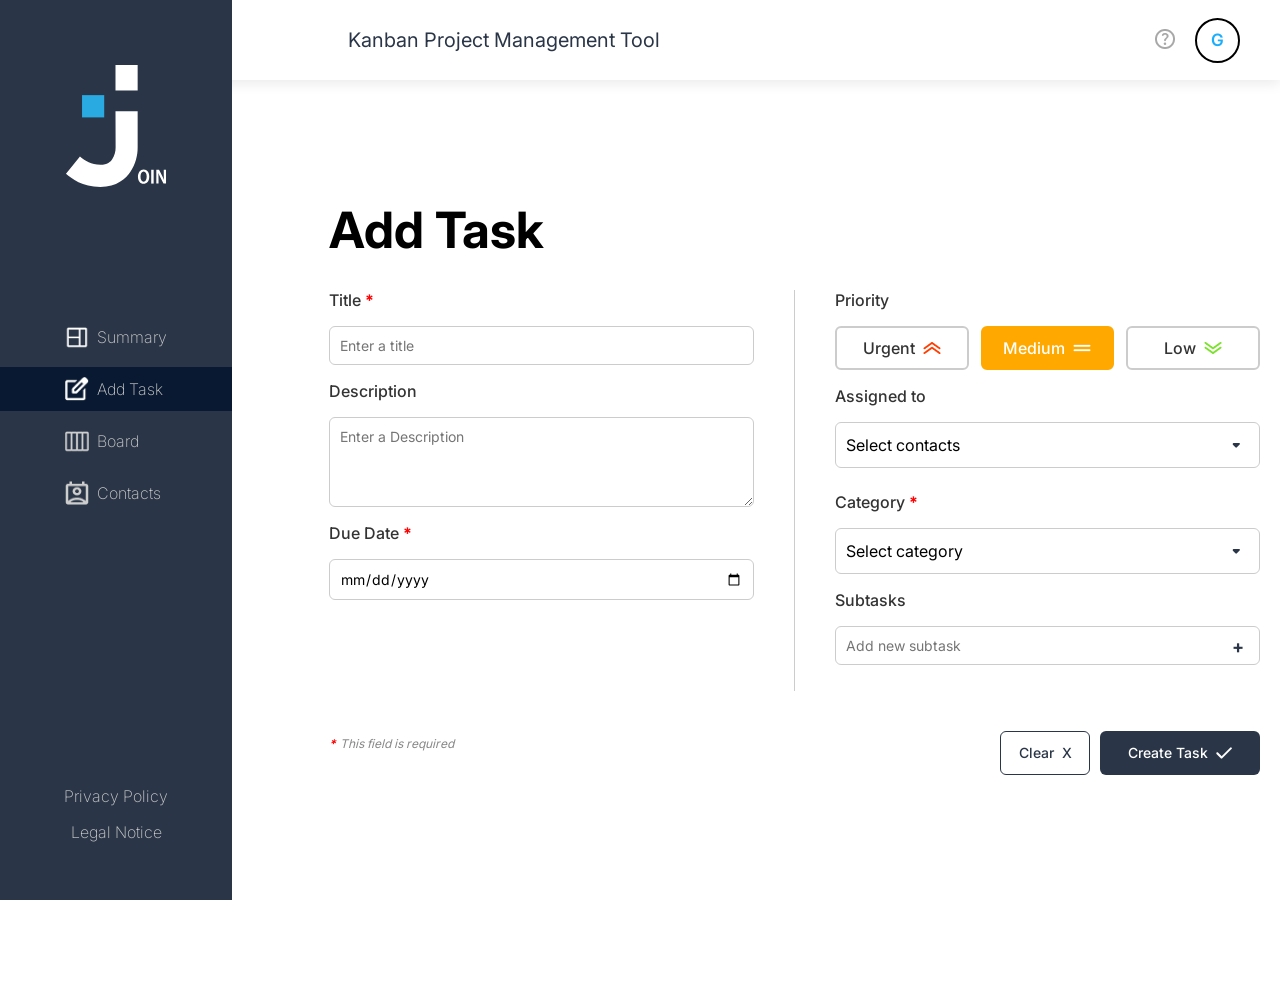
==== add_task.html @ 0d889e33 "Initial commit: Join AI Automation" ====
<!DOCTYPE html>
<html lang="en">

<head>
    <meta charset="UTF-8">
    <meta name="viewport" content="width=device-width, initial-scale=1.0">
    <title>Join | Add Task </title>
    <link rel="icon" href="./assets/img/favicon.png">
    <link rel="stylesheet" href="style/style.css">
    <link rel="stylesheet" href="style/add_task.css">
    <link rel="stylesheet" href="style/add_task_responsive.css">
    <link rel="stylesheet" href="style/nav_mobile.css">
    <link rel="stylesheet" href="style/user_icon_menu.css">
</head>

<body onload="setUserInitials();">

    <header>
        <div class="hl_logo_section">
            <h1>Kanban Project Management Tool</h1>
            <img class="header_logo" src="./assets/img/loginLogo.svg" alt="logo">
        </div>
        <div class="dropdown_container">
            <div class="icon_header_section">
                <button onclick="location.href='help.html'" class="help-button">
                    <img src="./assets/img/help.png" alt="help">
                </button>
                <div class="contact_icon" onclick="toggleMenu()">
                    <div class="contact_icon_initials" id="first_icon_initials"></div>
                    <div class="contact_icon_initials" id="last_icon_initials"></div>
                </div>
            </div>
            <div class="dropdown_menu" id="dropdown_menu">
                <a class="dropdown_link" href="./privacy_policy.html">Privacy Policy</a>
                <a class="dropdown_link" href="./legal_notice.html">Legal Notes</a>
                <div class="dropdown_link" onclick="logOut()()">Log out</div>
                <a class="dropdown_link help_link" href="help.html">Help</a>
            </div>
        </div>
    </header>

    <nav class="sidebar">
        <img class="logonav" src="./assets/img/logo-white.svg" alt="logo">
        <div class="menu">
            <button onclick="location.href='summary.html'" class="menu-button">
                <img src="./assets/img/summary.png" alt="Summary">
                <span>Summary</span>
            </button>
            <button onclick="location.href='add_task.html'" class="menu-button active">
                <img src="./assets/img/add-task.png" alt="Add Task">
                <span>Add Task</span>
            </button>
            <button onclick="location.href='board.html'" class="menu-button">
                <img src="./assets/img/board.png" alt="Board">
                <span>Board</span>
            </button>
            <button onclick="location.href='contacts.html'" class="menu-button">
                <img src="./assets/img/contacts.png" alt="Contacts">
                <span>Contacts</span>
            </button>
        </div>

        <div class="legal-policy">
            <div class="legal-policy-background">
                <button onclick="location.href='privacy_policy.html'" class="legal-policy-button">Privacy Policy</button>
            </div>
            <div class="legal-policy-background">
                <button onclick="location.href='legal_notice.html'" class="legal-policy-button">Legal Notice</button>
            </div>
        </div>
    </nav>

    <div class="add-task-container">
        <h2>Add Task</h2>
        <form id="taskForm" class="form-grid-add">

            <div class="form-left">
                <label for="title">Title <span class="required-marker">*</span></label>
                <input type="text" id="title" name="title" placeholder="Enter a title" required>
                <div class="field-error-message" id="error-title">This field is required</div>

                <label for="description">Description</label>
                <textarea id="description" name="description" rows="4" placeholder="Enter a Description"></textarea>

                <label for="due-date">Due Date <span class="required-marker">*</span></label>
                <input type="date" id="due-date" name="due-date" required>
                <div class="field-error-message" id="error-due-date">This field is required</div>
            </div>

            <div class="form-divider"></div>

            <div class="form-right">
                <label>Priority</label>
                <div class="priority-options">
                    <input type="radio" id="priority-urgent" name="priority" value="urgent">
                    <label for="priority-urgent" class="priority-button urgent">
                        Urgent <img src="./assets/icons/priority/priority_urgent.png" alt="Urgent icon">
                    </label>

                    <input type="radio" id="priority-medium" name="priority" value="medium" checked>
                    <label for="priority-medium" class="priority-button medium">
                        Medium <img src="./assets/icons/priority/priority_medium.png" alt="Medium icon">
                    </label>

                    <input type="radio" id="priority-low" name="priority" value="low">
                    <label for="priority-low" class="priority-button low">
                        Low <img src="./assets/icons/priority/priority_low.png" alt="Low icon">
                    </label>
                </div>

                <label>Assigned to</label>
                <div class="custom-multiselect">
                    <div class="multiselect-header" onclick="toggleAssigneeDropdown()">
                        <span id="selected-assignees-placeholder">Select contacts</span>
                        <img src="assets/icons/arrow_drop_downaa.png" class="dropdown-icon">
                    </div>
                    <div class="multiselect-dropdown d-none" id="assignee-dropdown">

                    </div>
                    <div class="selected-assignee-avatars" id="selected-assignee-avatars"></div>
                </div>

                </select>

                <label>Category <span class="required-marker">*</span></label>
                <div class="custom-category-select">
                    <div class="category-select-header" onclick="toggleCategoryDropdown()">
                        <span id="selected-category-placeholder">Select category</span>
                        <img src="assets/icons/arrow_drop_downaa.png" class="dropdown-icon">
                    </div>
                    <div class="category-dropdown d-none" id="category-dropdown">
                        <div class="category-option" onclick="selectCategory('technical-task')">Technical Task</div>
                        <div class="category-option" onclick="selectCategory('user-story')">User Story</div>
                    </div>
                </div>
                <input type="hidden" id="category" name="category" required>
                <div class="field-error-message" id="error-category">This field is required</div>

                <label for="subtask">Subtasks</label>
                <div class="subtask-input-container">
                    <input type="text" id="subtask" placeholder="Add new subtask" onkeydown="handleSubtaskKey(event)">
                    <button type="button" onclick="addSubtask()" class="subtask-add-btn">+</button>
                </div>
                <ul id="subtask-list"></ul>
            </div>
        </form>

        <div class="form-footer">
            <div class="form-hint">
                <span class="required-marker">*</span>This field is required
            </div>
            <div class="task-buttons">
                <button type="reset" class="clear-btn">
                    Clear <span class="x-icon">X</span>
                </button>
                <button type="submit" class="create-btn">
                    Create Task
                    <img src="./assets/icons/check.png" alt="Create Icon">
                </button>
            </div>
        </div>
    </div>

    <ul class="nav-links">
        <li class="link-button hide-before-log-in">
            <a onclick="toHrefFocus('summary.html', this); return false;" href="summary.html">
                <div class="img-box">
                    <img class="boaimg" src="assets/img/summary.png" alt="Summary Icon">
                </div>
                <span>Summary</span>
            </a>
        </li>
        <li class="link-button active hide-before-log-in">
            <a onclick="toHrefFocus('add_task.html',this); return false;" href="add_task.html">
                <div class="img-box">
                    <img class="boaimg" src="assets/img/add-task.png" alt="Task Icon">
                </div>
                <span>Add Task</span>
            </a>
        </li>
        <li class="link-button hide-before-log-in">
            <a onclick="toHrefFocus('board.html', this); return false;" href="board.html">
                <div class="img-box">
                    <img class="boaimg" src="assets/img/board.png" alt="Board Icon">
                </div>
                <span>Board</span>
            </a>
        </li>
        <li class="link-button hide-before-log-in">
            <a onclick="toHrefFocus('contacts.html', this); return false;" href="contacts.html">
                <div class="img-box">
                    <img class="boaimg" src="assets/img/contacts.png" alt="Contacts Icon">
                </div>
                <span>Contacts</span>
            </a>
        </li>
    </ul>

    <div id="toast-container"></div>
    
</body>

<script src="./script/script.js"></script>
<script src="./script/add_task_data.js"></script>
<script src="./script/add_task_form.js"></script>
</html>
---- style/style.css ----
* {
  box-sizing: border-box;
  scroll-behavior: smooth;
  margin: 0;
  padding: 0;
  font-family: "inter";
}

html,
body {
  max-width: 100%;
  overflow-x: hidden;
  overflow-y: auto;
}

@font-face {
  font-family: "Inter";
  src: url("../assets/font/Inter-VariableFont_opsz\,wght.ttf")
    format("truetype");
}

::-webkit-scrollbar {
  width: 14px;
}
::-webkit-scrollbar-thumb {
  background: #2a3647;
  border-radius: 10px;
}

::-webkit-scrollbar-track {
  background-color: transparent;
}

:root {
  --font-size-12: 12px;
  --font-size-14: 14px;
  --font-size-16: 16px;
  --font-size-18: 18px;
  --font-size-20: 20px;
  --font-size-24: 24px;
  --font-size-28: 28px;
  --font-size-32: 32px;
  --font-size-16-20: clamp(16px, 1vw, 20px);
  --font-size-16-21: clamp(16px, 1.5vw, 21px);
  --font-size-heading: clamp(28px, 4vw, 48px); 

  --font-weight-400: 400;
  --font-weight-500: 500;
  --font-weight-600: 600;
  --font-weight-700: 700;

  --primary-color-gray: #2a2a2a;
  --primary-color-dark-gray: #091931;
  --blue: #007bff;
  --light-blue: #29abe2;
  --red: #ff4d4f;
  --light-gray-bg: #f4f4f4;
  --light-gray-bg2: #d9d9e1;
  --gray-a-links: #6b6b6b;

  --border-radius: 12px;
  --border-radius-buttons: 8px;
  --border-radius-input-fields: 8px;
  --border-buttons-gray: 1px solid #ccc;
  --border-buttons-blue: 1px solid var(--blue);
  --border-input-fields: 1px solid #ccc;

  --box-shadow: 0 4px 12px rgba(0, 0, 0, 0.08);
  --box-shadow-button: 0 4px 10px rgba(0, 123, 255, 0.3);

  --transition-hover-effect: all 0.2s ease-in-out;
  --scale-hover: 1.05;

  --button-gap: 12px;
  --form-gap: 32px;

  --width-64-100: clamp(64px, 6vw, 100px);
}

header {
  position: fixed;
  top: 0;
  left: 0;
  right: 0;
  height: 80px;
  background-color: white;
  display: flex;
  justify-content: space-between;
  align-items: center;
  padding: 0 0 0 348px;
  box-shadow: 0 4px 12px rgba(0, 0, 0, 0.08);
  z-index: 2;
}

@media (max-width: 768px) {
  header {
    padding: 0 20px;
  }
}

header h1 {
  font-size: 20px;
  font-weight: 400;
  font-family: "Inter";
  color: #2a3647;
}

@media (max-width: 768px) {
  header {
    padding: 0 20px;
  }
}

nav.sidebar {
  background-color: #2a3647;
  position: fixed;
  top: 0;
  font-size: 16px;
  font-weight: 200;
  height: 100vh;
  width: 232px;
  display: flex;
  flex-direction: column;
  justify-content: space-between;
  align-items: center;
}

@media (max-width: 768px) {
  nav.sidebar {
    display: none;
  }

  header {
    padding: 0 20px;
    box-shadow: 0 4px 12px rgba(0, 0, 0, 0.08);
  }
}

@media (min-width: 769px) {
  header {
    padding-left: 348px;
  }
}

.logonav {
  padding: 65px;
}

.menu {
  display: flex;
  flex-direction: column;
  gap: 8px;
  padding-bottom: 200px;
}

.menu-button {
  display: flex;
  align-items: center;
  gap: 8px;
  background-color: #2a3647;
  border: none;
  padding: 10px 65px;
  cursor: pointer;
  transition: background-color 0.3s ease;
}

.menu-button:hover {
  background-color: #2a3d59;
}

.menu-button.active {
  background-color: #091931;
}

.menu-button.active img {
  filter: brightness(0) invert(1);
}

.menu-button img {
  width: 24px;
  height: 24px;
}

.menu-button span {
  font-family: "Inter";
  font-weight: 200;
  font-size: 16px;
  color: #cdcdcd;
}

.menu-login {
  padding-bottom: 400px;
}

.menu-button-login {
  display: flex;
  align-items: center;
  gap: 8px;
  background-color: #2a3647;
  border: none;
  padding: 10px 79px;
  cursor: pointer;
  color: white;
}

.menu-button-login span {
  font-family: "Inter";
  font-weight: 200;
  font-size: 16px;
  color: #cdcdcd;
}

.menu-button-login:hover {
  background-color: #2a3d59;
}

.headline-img-container {
  display: flex;
  justify-content: space-between;
  align-items: center;
  margin-right: 10px;
  margin-bottom: 26px;
}

.legal-policy {
  display: flex;
  flex-direction: column;
  margin-bottom: 50px;
  width: 100%;
}

.legal-policy-background {
  width: 100%;
  background-color: #2a3647;
  display: flex;
  justify-content: center;
  padding: 8px 0;
}

.legal-policy-background.active {
  background-color: #091931;
}

.legal-policy-button {
  border: none;
  background: none;
  font-family: "Inter";
  color: #cdcdcd;
  font-size: 16px;
  font-weight: 200;
  text-decoration: none;
  cursor: pointer;
  padding: 0;
  transition: color 0.3s, transform 0.2s;
}

.legal-policy-button:hover {
  color: #29abe2;
  transform: scale(1.05);
}

.arrow-left{
  width: 35px;
  aspect-ratio: 1 / 1;
  border-radius: 100%;
  cursor: pointer;
}

.arrow-left {
  margin-top: 10px;
  margin-left: 10px;
  display: flex;
  align-items: center;
  justify-content: center;
  z-index: 5000;
}

.arrow-left img {
  width: 21px;
}

.arrow-left:hover {
  background-color: var(--light-gray-bg2);
}

.arrow-left:hover img {
  transform: scale(1.2);
}

@media screen and (max-width: 768px) {
  .mobile-view-links-container {
    height: 100%;
    display: flex;
    justify-content: space-between;
    gap: 6px;
    align-items: center;
  }
}

@media (max-width: 768px) {
  nav {
    display: none;
  }

  header {
    padding: 20px;
    z-index: 1;
  }

  .logonav {
    padding: 20px;
  }

  .menu-button {
    padding: 10px 20px;
  }
}

@media (min-width: 769px) {
  header {
    padding-left: 348px;
  }
}

body {
  overflow-x: hidden;
}

#confirm-modal {
  position: fixed;
  inset: 0;
  z-index: 9999;
  display: flex;
  align-items: center;
  justify-content: center;
}

.modal-backdrop {
  position: absolute;
  inset: 0;
  background-color: rgba(0, 0, 0, 0.3);
}

.modal-content {
  position: relative;
  background: white;
  padding: 24px 32px;
  border-radius: 10px;
  box-shadow: 0 4px 16px rgba(0, 0, 0, 0.3);
  z-index: 1;
  text-align: center;
}

.modal-buttons {
  margin-top: 20px;
  display: flex;
  justify-content: center;
  gap: 16px;
}

.confirm-btn,
.cancel-btn {
  padding: 10px 20px;
  border-radius: 6px;
  border: none;
  cursor: pointer;
  font-size: 14px;
}

.confirm-btn {
  background-color: #ff3d00;
  color: white;
}

.cancel-btn {
  background-color: #ccc;
  color: #333;
}
---- style/add_task.css ----
.add-task-container {
    max-width: 11   00px;
    min-height: 100vh;
    padding: 100px 20px 80px 20px;
    padding-left: 329px;
    background-color: #fff;
    border-radius: 8px;
    font-family: "Inter", sans-serif;
    display: flex;
    flex-direction: column;
    margin-top: 100px;
}

.add-task-container-overlay {
    width: 100%;
    max-width: 900px;
    max-height: 90vh;
    overflow-y: auto;
    background-color: #fff;
    border-radius: 16px;
    font-family: "Inter", sans-serif;
    padding: 50px 50px 50px 80px;
    box-shadow: 0 4px 12px rgba(0, 0, 0, 0.1);
}

.add-task-container h2 {
    text-align: start;
    margin-bottom: 30px;
    color: black;
    font-size: 50px;
}

.add-task-title {
    display: flex;
    justify-content: space-between;
}

.add-task-container-overlay h2 {
    text-align: start;
    margin-bottom: 21px;
    color: black;
    font-size: 44px;
}

.form-grid-add {
    display: flex;
    gap: 30px;
}

.form-grid-edit {
    display: flex;
    gap: 30px;
    flex-direction: column;
}

.form-left {
    display: flex;
    flex-direction: column;
    gap: 16px;
    padding-bottom: 32px;
    width: 440px;
}

.form-right {
    display: flex;
    flex-direction: column;
    gap: 16px;
    width: 440px;
}

.form-divider {
    width: 1px;
    background-color: #ccc;
    margin: 0 10px;
}

form label {
    font-weight: 500;
    color: #333;
}

form input,
form textarea,
form select {
    padding: 10px;
    border: 1px solid #ccc;
    border-radius: 6px;
    font-size: 14px;
}

.priority-options {
    display: flex;
    justify-content: space-between;
    gap: 12px;
    width: 100%;
  }

.priority-options input[type="radio"] {
    display: none;
}

.priority-button {
    flex: 1;
    display: flex;
    justify-content: center;
    align-items: center;
    gap: 8px;
    padding: 10px 0;
    background-color: white;
    border: 2px solid #ccc;
    border-radius: 6px;
    cursor: pointer;
    font-weight: 500;
    color: #333;
    transition: all 0.2s ease;
    text-align: center;
  }

.priority-button img {
    width: 18px;
    height: 18px;
    object-fit: contain;
    transition: filter 0.2s;
}

input#priority-urgent:checked + label.urgent img {
    filter: brightness(0) invert(1);
}

input#priority-medium:checked + label.medium img {
    filter: brightness(0) invert(1);
}

input#priority-low:checked + label.low img {
    filter: brightness(0) invert(1);
}

.priority-button:hover {
    background-color: #e0e0e0;
}

input#priority-low:checked + label.low {
    background-color: #7ae229;
    border-color: #7ae229;
    color: white;
}

input#priority-medium:checked + label.medium {
    background-color: #ffa800;
    border-color: #ffa800;
    color: white;
}

input#priority-urgent:checked + label.urgent {
    background-color: #ff3d00;
    border-color: #ff3d00;
    color: white;
}

input[type="radio"]:checked + .priority-button {
    background-color: #2a3647;
    color: white;
    border-color: #2a3647;
}

#subtask-list {
    margin-top: 10px;
    padding-left: 20px;
}

.task-buttons {
    display: flex;
    justify-content: flex-end;
    align-items: center;
    gap: 12px;
    margin-top: 20px;
}

.form-footer {
    display: flex;
    justify-content: space-between;
    align-items: center;
    margin-top: 20px;
}

.form-hint {
    font-size: 12px;
    color: #888;
    font-style: italic;
}

.task-buttons {
    display: flex;
    gap: 10px;
}

.clear-btn,
.create-btn {
    display: inline-flex;
    align-items: center;
    justify-content: center;
    gap: 8px;
    padding: 12px 24px;
    width: 160px;
    height: 44px;
    border-radius: 6px;
    font-size: 14px;
    font-weight: 500;
    line-height: 1;
    white-space: nowrap;
    cursor: pointer;
    transition: all 0.2s ease;
}

.clear-btn {
    background-color: transparent;
    color: #2a3647;
    border: 1px solid #2a3647;
    width: 90px !important; 
    height: 44px !important;
}

.clear-btn:hover {
    border-color: #29abe2;
    color: #29abe2;
}

.create-btn {
    background-color: #2a3647;
    color: white;
    border: 1px solid transparent;
}

.create-btn:hover {
    background-color: #29abe2;
}

.required-marker {
    color: red;
    font-weight: bold;
    margin-right: 4px;
}

.custom-category-select {
    position: relative;
    user-select: none;
}

.category-select-header {
    display: flex;
    justify-content: space-between;
    align-items: center;
    padding: 10px;
    border: 1px solid #ccc;
    border-radius: 6px;
    cursor: pointer;
    background-color: #fff;
}

.category-dropdown {
    width: 100%;
    background-color: #fff;
    border: 1px solid #ccc;
    border-radius: 6px;
    box-shadow: 0 2px 6px rgba(0, 0, 0, 0.1);
    z-index: 10;
    display: flex;
    flex-direction: column;
}

.category-option {
    padding: 10px;
    font-size: 14px;
    cursor: pointer;
}

.category-option:hover {
    background-color: #f0f0f0;
}

.custom-multiselect {
    position: relative;
    user-select: none;
}

.multiselect-header {
    display: flex;
    justify-content: space-between;
    align-items: center;
    padding: 10px;
    border: 1px solid #ccc;
    border-radius: 6px;
    cursor: pointer;
    background-color: #fff;
}

.dropdown-icon {
    pointer-events: none;
}

.multiselect-dropdown {
    width: 100%;
    background-color: #fff;
    border: 1px solid #ccc;
    border-radius: 6px;
    box-shadow: 0 2px 6px rgba(0, 0, 0, 0.1);
    max-height: 150px;
    overflow-y: auto;
    z-index: 10;
    padding: 8px;
}

.multiselect-dropdown .checkbox-label {
    display: flex;
    align-items: center;
    gap: 8px;
    padding: 6px;
    font-size: 14px;
    cursor: pointer;
}

.d-none {
    display: none;
}

.checkbox-label {
    display: flex;
    align-items: center;
    justify-content: space-between;
    gap: 12px;
    padding: 6px;
    font-size: 14px;
    cursor: pointer;
    width: 100%;
    margin-top: 1px;
}

.checkbox-label:hover {
    background-color: #f5f5f5;
    border-radius: 6px;
    transition: background-color 0.2s ease;
  }

.checkbox-label.selected {
    background-color: #2a3647;
    border-radius: 7px;
}
  
.checkbox-label.selected span {
    color: white;
}

.assignee-info {
    display: flex;
    align-items: center;
    gap: 10px;
}

.user-initials {
    width: 32px;
    height: 32px;
    border-radius: 50%;
    color: white;
    font-size: 12px;
    display: flex;
    align-items: center;
    justify-content: center;
}

.selected-assignee-avatars {
    display: flex;
    flex-wrap: wrap;
    gap: 8px;
    margin-top: 8px;
    padding-left: 4px;
}

.selected-assignee-avatars .avatar {
    width: 32px;
    height: 32px;
    border-radius: 50%;
    font-size: 14px;
    font-weight: bold;
    color: white;
    display: flex;
    align-items: center;
    justify-content: center;
}

.more-avatar {
    background-color: #d1d1d1;
    color: #2a3647;
    font-weight: bold;
}

.subtask-input-container {
    position: relative;
    width: 100%;
}

.subtask-input-container input {
    width: 100%;
    padding-right: 30px;
}

.subtask-add-btn {
    position: absolute;
    right: 16px;
    top: 50%;
    transform: translateY(-50%);
    background: transparent;
    border: none;
    font-size: 18px;
    font-weight: bold;
    cursor: pointer;
    color: #2a3647;
}

#subtask-list {
    max-height: 80px;
    margin-top: 10px;
    overflow-y: auto;
    padding: 0;
    list-style: none;
    padding-right: 6px;
}

.subtask-item {
    display: flex;
    justify-content: space-between;
    align-items: center;
    background-color: #f4f4f4;
    padding: 6px 10px;
    border-radius: 6px;
    margin-bottom: 6px;
    transition: background-color 0.2s ease;
}

.subtask-item:hover {
    background-color: #eeeeee;
}

.subtask-text {
    flex: 1;
    font-size: 14px;
}

.subtask-actions {
    display: flex;
    gap: 8px;
    opacity: 0;
    transition: opacity 0.2s ease;
    padding-left: 4px;
}

.subtask-item:hover .subtask-actions {
    opacity: 1;
}

.subtask-actions img {
    width: 16px;
    height: 16px;
    cursor: pointer;
    opacity: 0.8;
}

.subtask-actions img:hover {
    opacity: 1;
}

.d-none {
    display: none !important;
}

.subtask-edit-input {
    flex: 1;
    font-size: 14px;
    padding: 4px;
    border: 1px solid #ccc;
    border-radius: 4px;
}

#toast-container {
    position: fixed;
    top: 50%;
    left: 50%;
    transform: translate(-50%, -50%);
    z-index: 1000;
    pointer-events: none; /* Klicks nicht blockieren */
}

.toast {
    display: flex;
    align-items: center;
    justify-content: center;
    background-color: #2a3647;
    color: white;
    padding: 16px 24px;
    border-radius: 10px;
    box-shadow: 0 6px 16px rgba(0, 0, 0, 0.25);
    gap: 12px;
    font-size: 18px;
    animation: fadeInOut 3s ease-in-out forwards;
    pointer-events: all;
}

.toast img {
    width: 28px;
    height: 28px;
}

.input-error {
    border-color: #ff3d00 !important;
}

.field-error-message {
    font-size: 12px;
    color: #ff3d00;
    margin-top: -8px;
    display: none;
}
  
.field-error-message.active {
    display: block;
}

.category-select-header.input-error {
    border-color: #ff3d00 !important;
}

@keyframes fadeInOut {
  0% {
    opacity: 0;
    transform: translate(-50%, -60%);
  }
  10% {
    opacity: 1;
    transform: translate(-50%, -50%);
  }
  90% {
    opacity: 1;
    transform: translate(-50%, -50%);
  }
  100% {
    opacity: 0;
    transform: translate(-50%, -60%);
  }
}
---- style/add_task_responsive.css ----
@media (max-width: 998px) {
    .priority-options {
        font-size: 14px;
    }
}
  
@media (max-width: 968px) {
    .add-task-container {
        padding-left: 280px;
        padding-right: 40px;
    }
}
  
@media (max-width: 880px) {
    .form-grid-add {
        gap: 20px;
    }
  
    .priority-options {
        font-size: 13px;
    }
  
    .add-task-container {
        padding-left: 250px;
        padding-right: 30px;
    }
}
  
@media (max-width: 800px) {
    .priority-options {
        gap: 8px;
    }
}
  
@media (max-width: 770px) {
    .form-grid-add {
        display: block;
        gap: 0;
    }

    .priority-options {
       padding: 5px;
    }
  
    .form-footer {
        margin-top: 0;
        align-items: center;
        gap: 20px;
    }
  
    .task-buttons {
        flex-direction: row;
        align-items: center;
    }
  
    .clear-btn,
    .create-btn {
        width: 100%;
    }
  
    .task-buttons {
        display: flex;
        gap: 12px;
    }

    .add-task-container h2 {
        align-self: flex-start !important;
    }
}

@media (max-width: 768px) {
    .add-task-container {
        padding-left: 20px;
        padding-bottom: 120px;
        width: fit-content;
        margin: 0 auto;
    }
    
    .add-task-container h2 {
        font-size: 28px;
    }
  
    .form-divider {
        padding-bottom: 10px;
    }
  
    .priority-button {
        width: 100%;
        justify-content: center;
    }
  
    .form-footer {
        flex-direction: column;
    }
}
  
@media (max-width: 490px) {
    .form-left, .form-right{
        width: 360px;
    }
}
  
@media (max-width: 400px) {
    .priority-button {
        padding: 3px 7px;
        font-size: 14px;
    }
  
    .priority-options {
        gap: 6px;
    }
  
    .form-left, .form-right{
        width: 280px;
   }
}
---- style/nav_mobile.css ----
.body-header-sidebar {
  background-color: var(--light-gray-bg);
  display: flex;
  height: 100dvh;
  position: relative;
}

.sidebar {
  z-index: 2;
}

.header {
  display: flex;
  justify-content: space-between;
  align-items: center;
  z-index: 200;
  width: -webkit-fill-available;
  height: 96px;
  padding-top: 20px;
  padding-right: 40px;
  padding-bottom: 20px;
  padding-left: 120px;
  background-color: white;
  box-shadow: var(--box-shadow-header);
  position: fixed;
  top: 0;
  left: 232px;
  box-sizing: border-box;
}
  
.header h1 {
  font-size: var(--font-size-20);
  font-weight: 400;
  color: black;
}
  
.header-icons {
  display: flex;
  align-items: center;
  gap: 15px;
}
  
.header-icons span {
  font-size: 18px;
  color: #888;
  cursor: pointer;
  transition: color 0.3s ease-in-out;
}
  
.header-icons span:hover {
  color: #4a90e2;
}
  
.header-logo-responsive{
  display: none;
  width: 32px;
}

.header-logo-responsive img{
  width: 100%;
}
 
.nav-links {
  list-style: none;
  margin: 0;
  padding: 0;
}

.logo {
  text-align: center;
  padding: 10px 0;
  margin-bottom: 100px;
}
  
.logo img {
  width: 100.03px;
  height: 121.97px;
}
  
.nav-links a {
  display: none;
  align-items: center;
  justify-content: center;
  color: #b0b0b0;
  padding: 15px 20px;
  transition: 0.3s ease-in-out;
}
  
.nav-links a span {
  width: 72px;
  height: 19px;
  font-weight: var(--font-weight-400);
  font-size: var(--font-size-14-16);
  color: #b0b0b0;
}
  
.nav-links .active a {
  background-color: var(--primary-color-dark-gray);
  color: white;
  font-weight: bold;
}
  
.nav-links .active a span {
  color: white;
}
  
.nav-links a:hover {
  background-color: #3a4756;
  color: white;
}
  
.nav-links a:hover span {
  color: white;
} 
  
.nav-links a:hover {
  background-color: #3a4756;
  color: white;
} 

@media (max-width: 768px) {
  .nav-links {
    position: fixed;
    bottom: 0;
    left: 0;
    width: 100%;
    height: 72px;
    background-color: #2a3647;
    display: flex;
    justify-content: space-around;
    align-items: center;
    z-index: 3000;
    box-shadow: 0 -2px 6px rgba(0, 0, 0, 0.15);
  }
}

.boaimg {
  margin-right: 20px;
}
  
.user-profile {
  font-size: var(--font-size-21);
  width: 56px;
  height: 56px;
  border-radius: 50%;
  border: 3px solid var(--primary-color-gray);
  display: flex;
  align-items: center;
  justify-content: center;
  font-weight: bold;
  color: rgba(41, 171, 226, 1);
  transition: border 75ms ease-in-out, transform 75ms;
  cursor: pointer;
}
  
.user-profile:hover {
  background: linear-gradient(0deg, rgba(12, 46, 98, 0.12), rgba(12, 46, 98, 0.12));
}
  
.mobil-view-links-container{
  display: none;
}
  
.submenu {
  position: absolute;
  top: 75px;
  right: 10px;
  background: #2a3647;
  border-top-left-radius: 20px;
  border-bottom-left-radius: 20px;
  border-bottom-right-radius: 20px;
  box-shadow: 0px 0px 4px 0px rgba(0, 0, 0, 0.1);
  padding: 10px;
  display: flex;
  flex-direction: column;
  width: 160px;
  z-index: 100;
}
  
.submenu a {
  text-decoration: none;
  color: #cdcdcd;
  display: block;
  align-items: center;
  justify-content: flex-start;
  transition: background 0.3s ease-in-out;
  border-radius: 8px;
  padding-top: 8px;
  padding-right: 16px;
  padding-bottom: 8px;
  padding-left: 16px;
  gap: 8px;
  margin-bottom: 10px;
}
  
.submenu a:hover {
  background: rgba(42, 61, 89, 1);
}
  
.submenu a:nth-child(1){
  display: none;
}
  
.hidden {
  display: none;
}
  
.user-profile-container {
  position: relative;
}
  
@media screen and (max-width: 768px) {
  .sidebar{ 
    width: unset;
  }
  
  .nav-links{
      width: unset;
  }
  
  .header{
      left: 162px;
  }
}
  
@media screen and (max-width: 768px) {
    .submenu{
      display: flex;
      transform: translate(250px);
    }
    
    .submenu-slide-in{
     transform: translate(0);
    }
  
   .header-icons a:nth-child(1){
      display: none;
    }
  
    .header{
      height: 80px;
    }
  
    .header {
      width: 100%;
      left: 0;
      right: 0;
      padding: 20px 16px 20px 16px;
    }
  
    .header h1{
      display: none;
    }
  
    .sidebar .nav-links .link-button:nth-child(3) {
      order: 2;
    }
  
    .sidebar .nav-links .link-button:nth-child(2) {
      order: 3;
    }
  
    .sidebar .nav-links .link-button:nth-child(1) {
      order: 1;
    }
  
    .sidebar .nav-links .link-button:nth-child(4) {
      order: 4;
    }
    
    .sidebar{ 
    position: fixed;
    height: 80px;
    width: 100%;
    bottom: 0;
    left: 0;
    right: 0;
    flex-direction: unset;
    align-items: center;
    justify-content: center;
    padding: unset;
    z-index: 999;
    }
  
    .submenu {
      top: 40px;
      right: 0;
    }
  
    .submenu a:nth-child(1){
      display: flex;
    }
  
    .header-logo-responsive{
      display: block;
    }
  
    .user-profile-container{
      width: 40px;
      aspect-ratio: 1 / 1;
    }
  
    .user-profile {
      font-size: 16px;
      width: 100%;
      height: 100%;
      border: 2px solid var(--primary-color-gray);
    }
  
    .logo{
      display: none;
    }
  
    .nav-links {
      display: flex;
      flex-direction: unset;
      justify-content: space-between;
      align-items: center;
      height: 10%;
      width: 100%;
      padding: 2px 40px 2px 40px; 
      gap: 10px;
    }
  
    .nav-links .active a {
      border-radius: 16px;
    }
  
    .nav-links .active:hover {
      background-color: var(--primary-color-dark-gray);
      border-radius: 16px;
    }
  
    .nav-links .active a span {
      color: #b0b0b0;
      
    }
  
    .nav-links a{
      width: 100%;
      padding: unset;
    }
  
    .nav-links a span {
      width: unset; 
      height: unset;  
      white-space: nowrap;
    }
  
    .nav-links a:hover span {
      color: #b0b0b0;
    }
  
    .boaimg {
      margin-right: 0;
    }
    
    .link-button{
     height: 100%;
     width: 80px;
     border-radius: 16px;
     display: flex;
     justify-content: center;
     align-items: center;
    }
  
    .nav-links a:hover {
      background-color: unset;
      color: white;
      padding-left: 0;
    }
  
    .link-button a{
      display: flex;
      flex-direction: column;
      align-items: center;
      gap: 4px;
      height: 100%;
      text-decoration-line: none;
     }
    
     .img-box{
      width: 24px;
      height: 24px;
     }
  
     .img-box img{
      width: 100%;
     }
   
     .footer{
      display: none;
    }
  
    .mobil-view-links-container{
      height: 100%;
      display: flex;
      justify-content: space-between;
      gap: 6px;
      align-items: center;
    }
  
    .mobile-links{
      white-space: nowrap;
      width: 112px;
    }
} 

  @media screen and (max-width: 600px) {
    .header {
      padding: 20px 15px;
    }
  
    .nav-links {
      padding: 2px 16px 2px 16px;
    }
}
---- style/user_icon_menu.css ----
.dropdown_container {
    position: absolute;
    top: 0;
    right: 0;
    display: flex;
    flex-direction: column;
    align-items: flex-end;
    z-index: 1000;
}

a {
    text-decoration: none;
    color:  #1baefd;
}

.icon_header_section{
    height: 80px;
    width: 150px;
    display: flex;
    justify-content: flex-end;
    align-items: center;
    gap: 20px;
    padding-right: 40px;
    position: absolute;
    top: 0;
    right: 0;
}

.help-button {
    background-color: white;
    cursor: pointer;
    border: 0;
    transition: transform 0.2s ease;
}

.help-button:hover {
    transform: scale(1.25);
}

.contact_icon{
    width: 45px;
    height: 45px;
    border-radius: 50%;
    border-style: solid;
    border-width: 2px;
    border-color: black;
    display: flex;
    align-items: center;
    justify-content: center;
    flex-direction: row ;
    cursor: pointer;
}

.contact_icon:hover{
    background-color: #eeeded;
}

.contact_icon_initials{
    color: #1baefd;
    font-size: 17px;
    font-weight: 600;
}

.dropdown_menu_section{
    display: flex;
    justify-content: center;
    align-items: center;
}

.dropdown_menu {
    display: none;
    position: absolute;
    top: 80px;
    right: 20px;
    width: 150px;
    background-color: #2A3647;
    border-top-left-radius: 18px;
    border-bottom-left-radius: 18px;
    border-bottom-right-radius: 18px;
    flex-direction: column;
    align-items: flex-start;
    padding: 20px 0;
    box-shadow: 0 4px 12px rgba(0, 0, 0, 0.2);
    z-index: 4000;
    pointer-events: auto;
    align-items: center;
}

.dropdown_menu.active {
    display: block;
}

.dropdown_link{
    width: 90%;
    height: 35px;
    display: flex;
    justify-content: flex-start;
    align-items: center;
    color: white;
    font-size: 14px;
    font-weight: 300;
    padding-left: 16px;
    cursor: pointer;
}

.hl_logo_section{
    width: 350px;
    display: flex;
    justify-content: flex-start;
    align-items: center;
}

.header_logo{
    width: 30px;
    display: none;
}

.dropdown_link:hover{
    background-color: #2D3D5A;
}

.help_link{
    display: none;
}

@media (max-width: 560px) {
.help_link{
    display: flex;
}

.help-button
{
    display: none;
}

h1{
    display: none;
}

.header_logo{
    margin-left: 15px;
    display: flex;
}
}
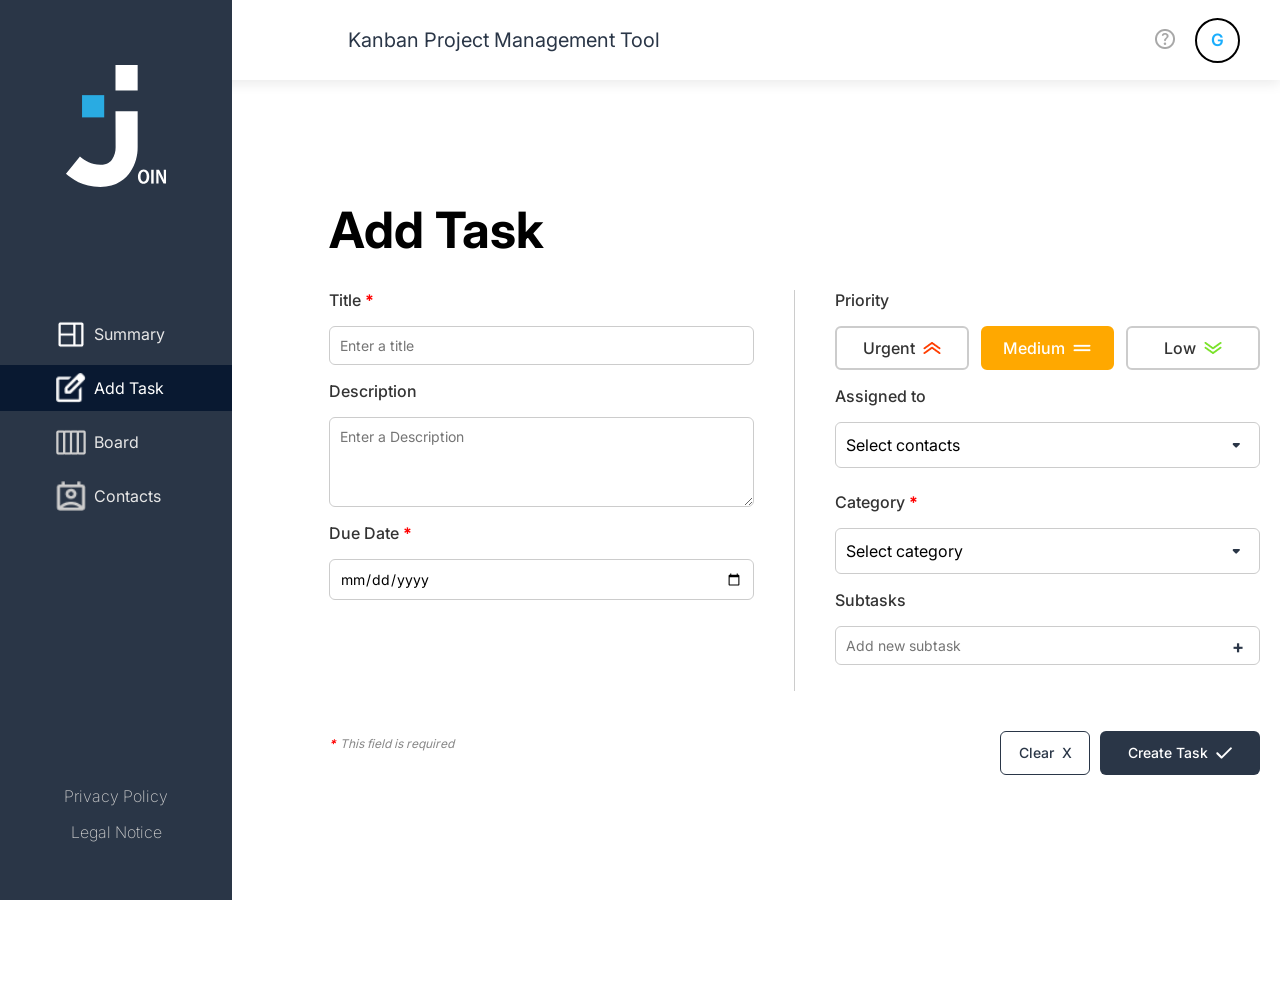
==== commit 21f65f5c: "Load Firebase auth on add_task.html" ====
--- a/add_task.html
+++ b/add_task.html
@@ -200,6 +200,7 @@
     
 </body>
 
+<script src="./script/firebase_auth.js"></script>
 <script src="./script/script.js"></script>
 <script src="./script/add_task_data.js"></script>
 <script src="./script/add_task_form.js"></script>
--- a/style/style.css
+++ b/style/style.css
@@ -157,9 +157,10 @@
   display: flex;
   align-items: center;
   gap: 8px;
+  width: 232px;
   background-color: #2a3647;
   border: none;
-  padding: 10px 65px;
+  padding: 8px 56px;
   cursor: pointer;
   transition: background-color 0.3s ease;
 }
@@ -176,16 +177,20 @@
   filter: brightness(0) invert(1);
 }
 
+.menu-button.active span {
+  color: #ffffff;
+}
+
 .menu-button img {
-  width: 24px;
-  height: 24px;
+  width: 30px;
+  height: 30px;
 }
 
 .menu-button span {
   font-family: "Inter";
-  font-weight: 200;
+  font-weight: 400;
   font-size: 16px;
-  color: #cdcdcd;
+  color: #e7e7e7;
 }
 
 .menu-login {
@@ -375,4 +380,4 @@
 .cancel-btn {
   background-color: #ccc;
   color: #333;
-}+}
--- a/style/add_task.css
+++ b/style/add_task.css
@@ -1,5 +1,5 @@
 .add-task-container {
-    max-width: 11   00px;
+    max-width: none;
     min-height: 100vh;
     padding: 100px 20px 80px 20px;
     padding-left: 329px;
@@ -545,4 +545,4 @@
     opacity: 0;
     transform: translate(-50%, -60%);
   }
-}+}
--- a/style/add_task_responsive.css
+++ b/style/add_task_responsive.css
@@ -113,4 +113,28 @@
     .form-left, .form-right{
         width: 280px;
    }
-}  +}
+
+@media (min-width: 1600px) {
+    .add-task-container {
+        width: calc(100% - 232px);
+        min-height: calc(100vh - 100px);
+        margin-left: 232px;
+        padding-inline: clamp(64px, 5vw, 120px);
+        align-items: center;
+    }
+
+    .add-task-container > h2,
+    .add-task-container > .form-grid-add,
+    .add-task-container > .form-footer {
+        width: min(100%, 976px);
+    }
+
+    .form-grid-add {
+        gap: 48px;
+    }
+
+    .form-grid-add .form-divider {
+        margin-inline: 0;
+    }
+}
